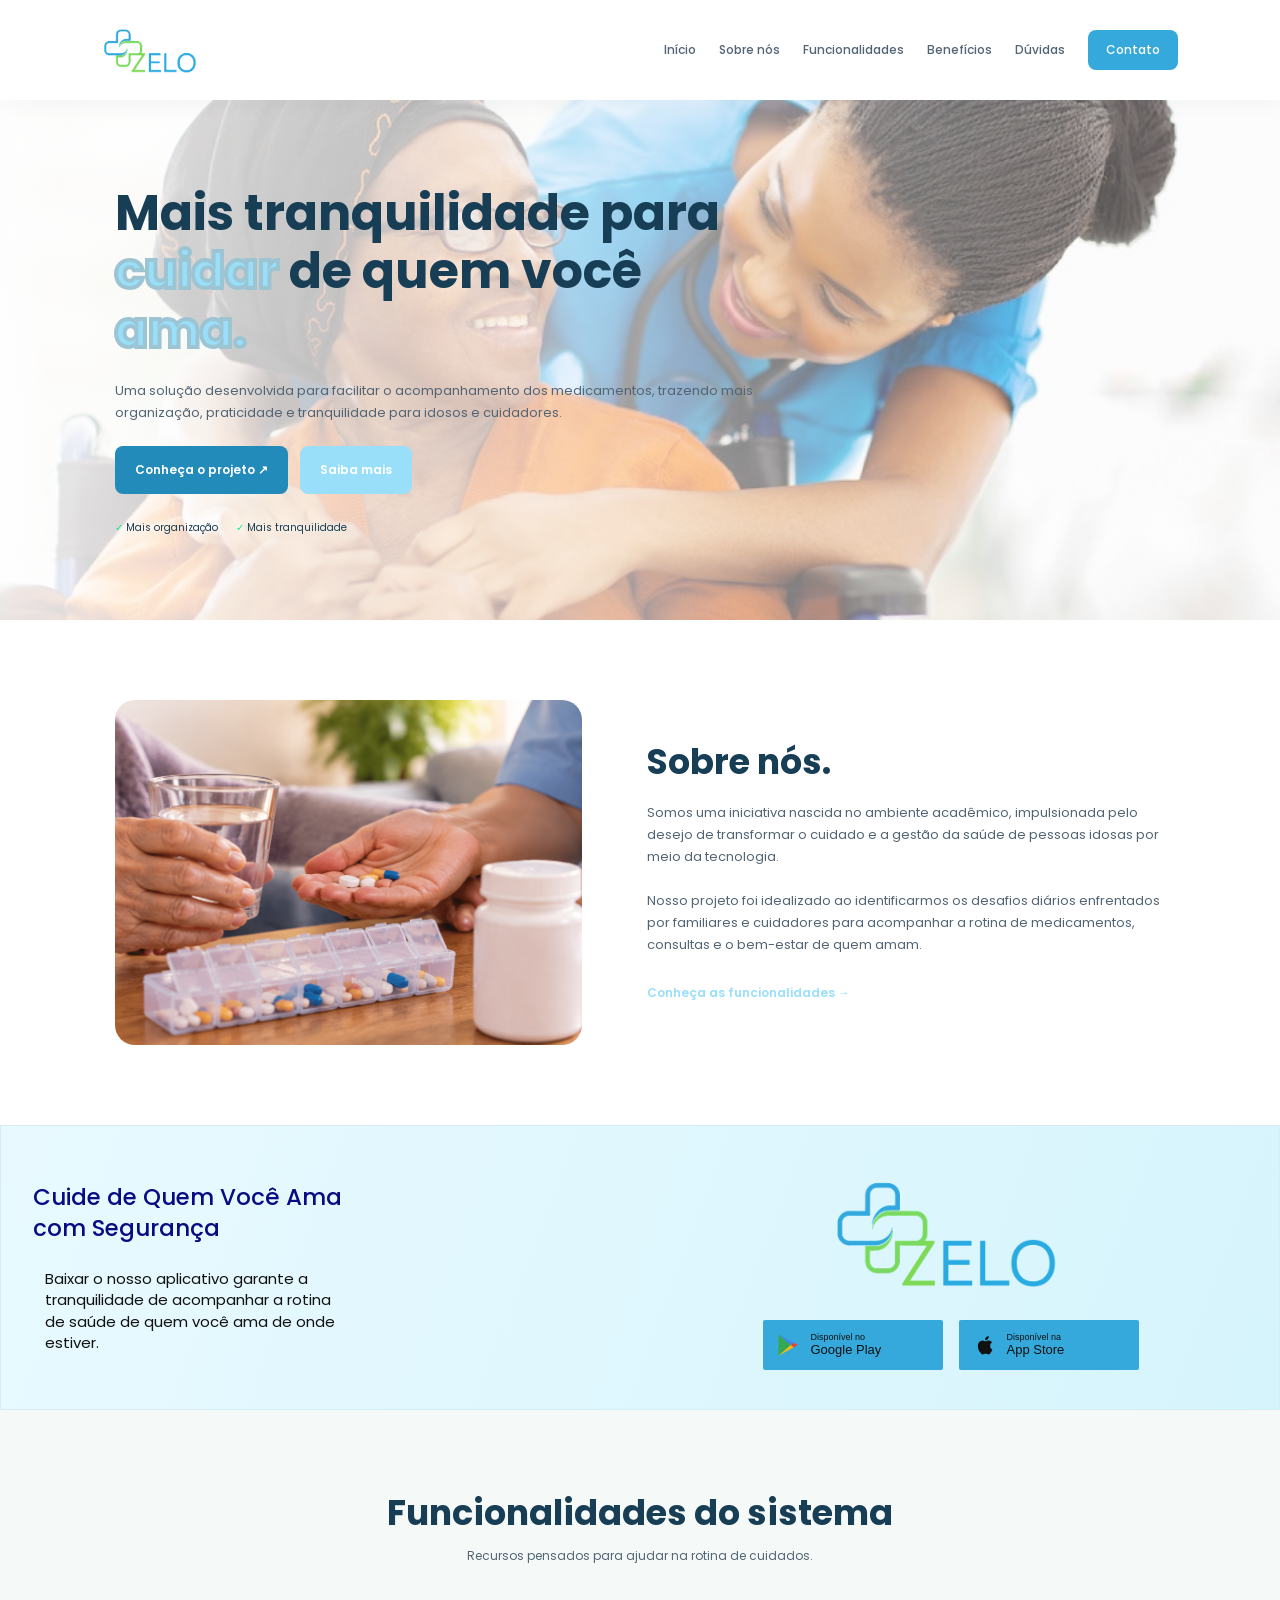
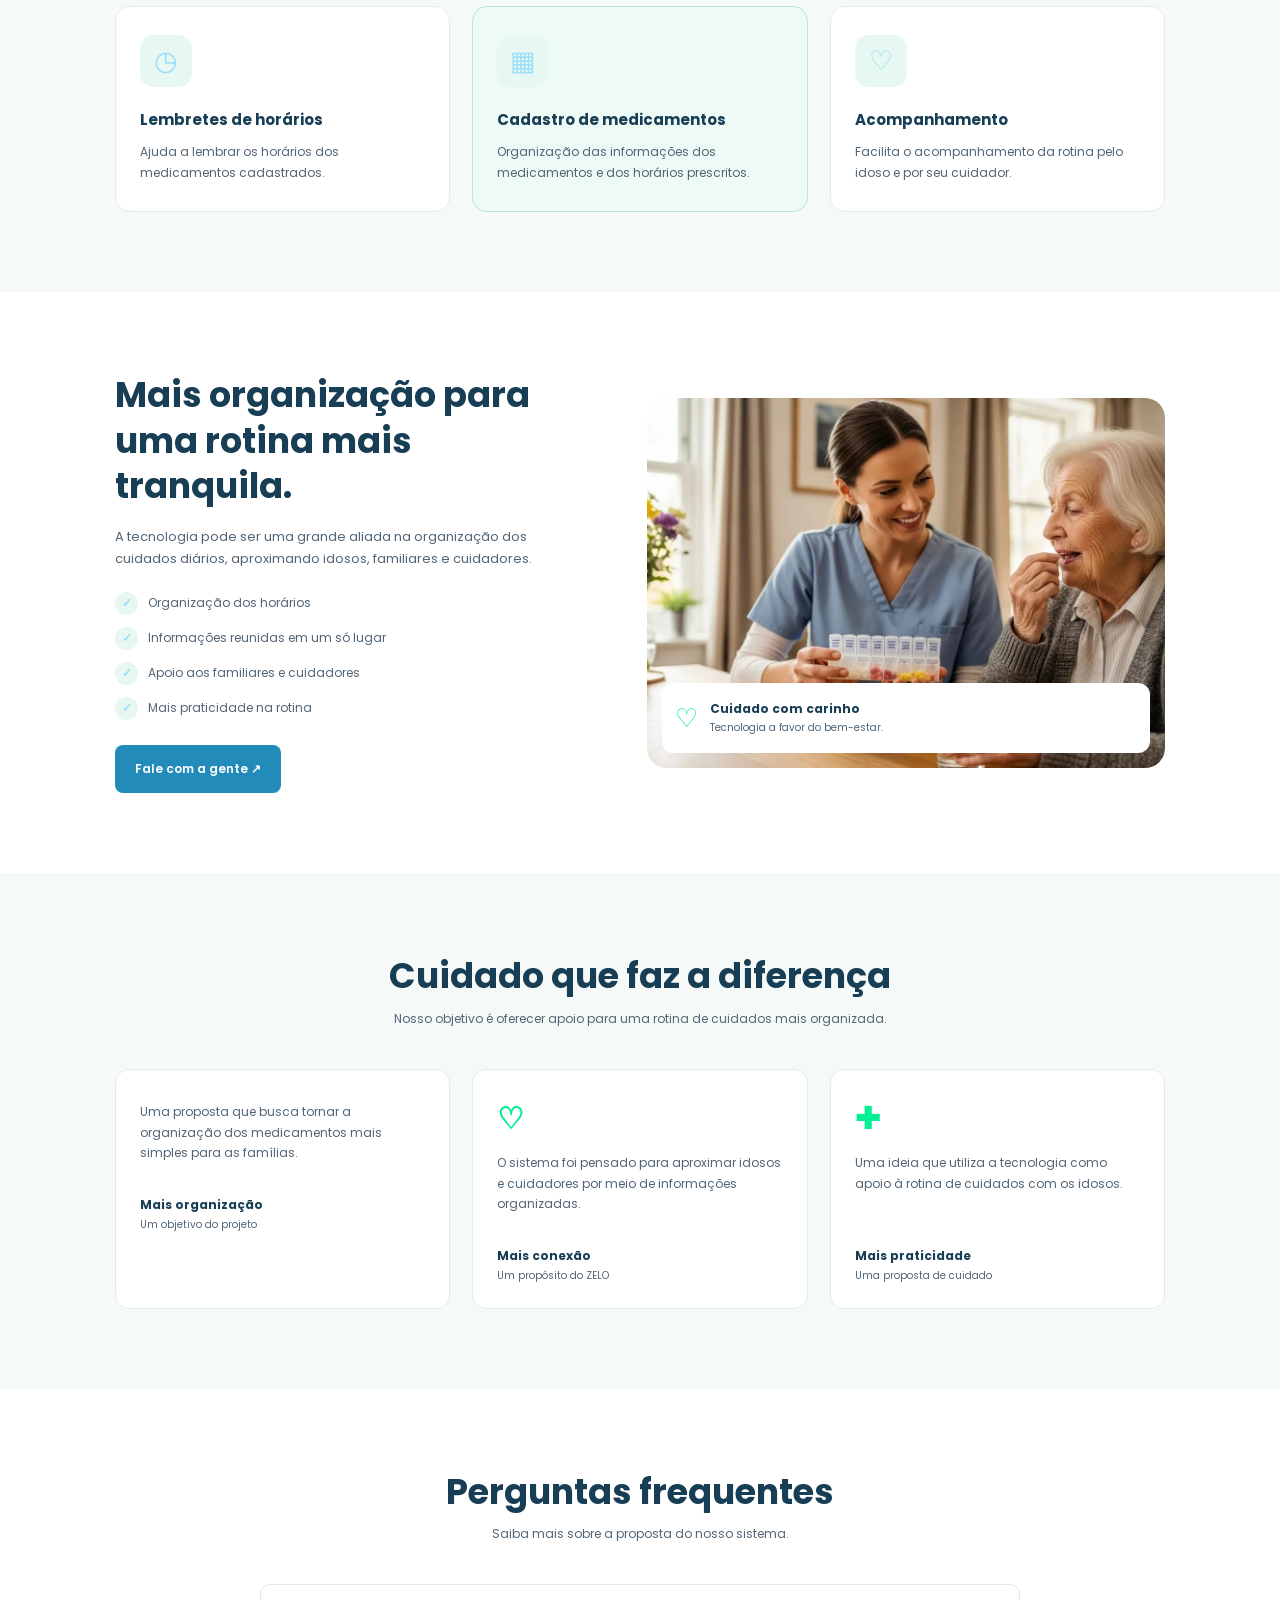
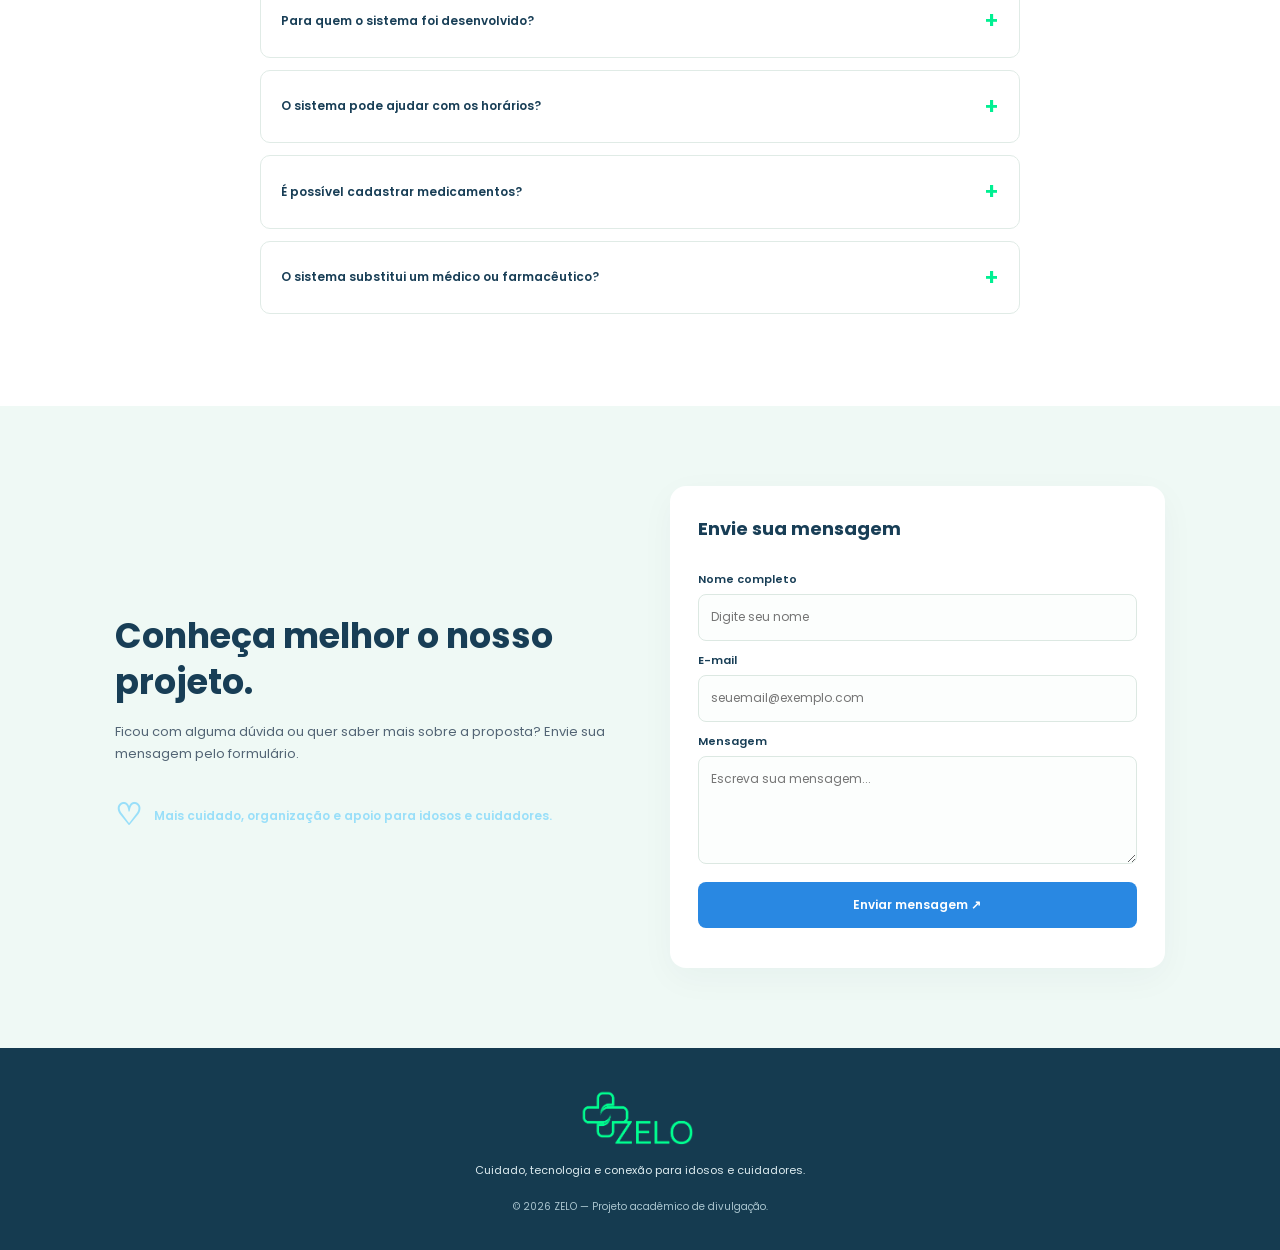
==== index.html @ f274e095 "Add files via upload" ====
<!DOCTYPE html>
<html lang="pt-BR">
<head>
    <meta charset="UTF-8">
    <meta name="viewport" content="width=device-width, initial-scale=1.0">
    <meta name="description" content="Conheça o ZELO, um projeto para ajudar idosos, familiares e cuidadores a organizar a rotina de medicamentos.">
    <meta name="theme-color" content="#ffffff">

    <title>ZELO | Cuidado e organização de medicamentos</title>

    <link rel="stylesheet" href="script.css">

    <link rel="preconnect" href="https://fonts.googleapis.com">
    <link rel="preconnect" href="https://fonts.gstatic.com" crossorigin>
    <link href="https://fonts.googleapis.com/css2?family=Poppins:wght@400;500;600;700;800&display=swap" rel="stylesheet">
</head>

<body>

<header class="header">

    <div class="logo-container">
        <img src="Component 1.png" alt="Logo ZELO" class="logo-img">
    </div>

    <button
        class="menu-toggle"
        id="menuToggle"
        aria-label="Abrir menu"
        aria-expanded="false">
        ☰
    </button>

    <nav class="nav" id="nav">
        <a href="#inicio">Início</a>
        <a href="#sobre">Sobre nós</a>
        <a href="#funcionalidades">Funcionalidades</a>
        <a href="#beneficios">Benefícios</a>
        <a href="#faq">Dúvidas</a>
        <a href="#contato" class="nav-button">Contato</a>
    </nav>

</header>

<main>

    <!-- INÍCIO -->
    <section class="hero" id="inicio">

        <div class="hero-content">

            <h1>
                Mais tranquilidade para <span> cuidar </span>de quem você
               
                <span>ama.</span>
            </h1>

            <p>
                Uma solução desenvolvida para facilitar o acompanhamento dos medicamentos, trazendo mais organização, praticidade e tranquilidade para idosos e cuidadores.
            </p>

            <div class="hero-buttons">
                <a href="#sobre" class="btn btn-primary">
                    Conheça o projeto ↗
                </a>

                <a href="#funcionalidades" class="btn btn-outline">
                    Saiba mais
                </a>
            </div>

            <div class="hero-points">
                <span>✓ Mais organização</span>
                <span>✓ Mais tranquilidade</span>
            </div>

        </div>

        <div class="hero-visual">

            <img
                src="imagems de quem cuida do idoso.avif"
                alt="Profissional cuidando de uma pessoa idosa">

            <div class="floating-card">
                <div class="floating-icon">♡</div>

                <div>
                    <strong>Cuidado em primeiro lugar</strong>
                    <p>Idosos e cuidadores conectados.</p>
                </div>
            </div>

        </div>

    </section>

    <!-- SOBRE O PROJETO -->
    <section class="sobre section" id="sobre">

        <div class="sobre-image">
            <img
                src="Apoio na medicação de idosos e cuidados.png"
                alt="Cuidador ajudando uma pessoa idosa com seus medicamentos">
        </div>

        <div class="sobre-content">

            <h2>Sobre nós.</h2>

            <p>
                Somos uma iniciativa nascida no ambiente acadêmico,
                impulsionada pelo desejo de transformar o cuidado
                e a gestão da saúde de pessoas idosas por meio
                da tecnologia.
            </p>

            <p>
                Nosso projeto foi idealizado ao identificarmos os
                desafios diários enfrentados por familiares e
                cuidadores para acompanhar a rotina de medicamentos,
                consultas e o bem-estar de quem amam.
            </p>

            <a href="#funcionalidades" class="text-link">
                Conheça as funcionalidades →
            </a>

        </div>

    </section>

    <!-- DOWNLOAD DO APLICATIVO -->
    <section class="app-banner" id="download">
        <div class="app-banner-copy">
            <h1>Cuide de Quem Você Ama<br>com Segurança</h1>
            <p>
                Baixar o nosso aplicativo garante a tranquilidade de acompanhar
                a rotina de saúde de quem você ama de onde estiver.
            </p>
        </div>

        <div class="app-banner-download">
            <img src="Component 1.png" alt="Logo ZELO">

            <div class="store-links">
                <a
                    class="store-badge google-play"
                    href="https://play.google.com/store"
                    target="_blank"
                    rel="noopener noreferrer"
                    aria-label="Encontre aplicativos no Google Play">
                    <svg viewBox="0 0 24 24" aria-hidden="true">
                        <path fill="#34a853" d="M3 2.8v18.4L13.5 12z"/>
                        <path fill="#4285f4" d="m3 2.8 13 7.3-2.5 1.9z"/>
                        <path fill="#fbbc04" d="m13.5 12 2.5 1.9-13 7.3z"/>
                        <path fill="#ea4335" d="m16 10.1 3.5 2-3.5 1.8-2.5-1.9z"/>
                    </svg>
                    <span><small>Disponível no</small>Google Play</span>
                </a>

                <a
                    class="store-badge app-store"
                    href="https://www.apple.com/app-store/"
                    target="_blank"
                    rel="noopener noreferrer"
                    aria-label="Visite a App Store">
                    <svg viewBox="0 0 24 24" aria-hidden="true">
                        <path fill="currentColor" d="M16.4 12.8c0-2 1.6-3 1.7-3.1a3.7 3.7 0 0 0-2.9-1.6c-1.2-.1-2.3.7-2.9.7-.6 0-1.5-.7-2.5-.7a3.8 3.8 0 0 0-3.2 2c-1.4 2.4-.4 6 1 8 .7 1 1.4 2 2.4 2s1.3-.6 2.5-.6 1.6.6 2.6.6 1.6-1 2.2-2a9 9 0 0 0 1-2.1 3.3 3.3 0 0 1-1.9-3.2ZM14.5 6.8a3.6 3.6 0 0 0 .8-2.6 3.7 3.7 0 0 0-2.4 1.2 3.4 3.4 0 0 0-.8 2.5 3 3 0 0 0 2.4-1.1Z"/>
                    </svg>
                    <span><small>Disponível na</small>App Store</span>
                </a>
            </div>
        </div>
    </section>


    



    <!-- FUNCIONALIDADES -->
    <section class="section features" id="funcionalidades">

        <div class="section-heading">
            <h2>Funcionalidades do sistema</h2>

            <p>
                Recursos pensados para ajudar na rotina de cuidados.
            </p>
        </div>

        <div class="feature-grid">

            <article class="feature-card">
                <div class="feature-icon">◷</div>

                <h3>Lembretes de horários</h3>

                <p>
                    Ajuda a lembrar os horários dos medicamentos cadastrados.
                </p>
            </article>

            <article class="feature-card featured">
                <div class="feature-icon">▦</div>

                <h3>Cadastro de medicamentos</h3>

                <p>
                    Organização das informações dos medicamentos
                    e dos horários prescritos.
                </p>
            </article>

            <article class="feature-card">
                <div class="feature-icon">♡</div>

                <h3>Acompanhamento</h3>

                <p>
                    Facilita o acompanhamento da rotina pelo idoso
                    e por seu cuidador.
                </p>
            </article>

        </div>

    </section>

    <!-- BENEFÍCIOS -->
    <section class="benefits section" id="beneficios">

        <div class="benefits-content">

            
            <h2>
                Mais organização para uma rotina mais tranquila.
            </h2>

            <p>
                A tecnologia pode ser uma grande aliada na
                organização dos cuidados diários, aproximando
                idosos, familiares e cuidadores.
            </p>

            <ul class="benefit-list">
                <li><span>✓</span> Organização dos horários</li>
                <li><span>✓</span> Informações reunidas em um só lugar</li>
                <li><span>✓</span> Apoio aos familiares e cuidadores</li>
                <li><span>✓</span> Mais praticidade na rotina</li>
            </ul>

            <a href="#contato" class="btn btn-primary">
                Fale com a gente ↗
            </a>

        </div>

        <div class="benefits-image">

            <img
                src="imagem.jpg"
                alt="Pessoa recebendo apoio e cuidado">

            <div class="image-caption">
                <span>♡</span>

                <div>
                    <strong>Cuidado com carinho</strong>
                    <p>Tecnologia a favor do bem-estar.</p>
                </div>
            </div>

        </div>

    </section>

    <!-- OBJETIVOS DO PROJETO -->
    <section class="section testimonials">

        <div class="section-heading">
            <h2>Cuidado que faz a diferença</h2>

            <p>
                Nosso objetivo é oferecer apoio para uma rotina
                de cuidados mais organizada.
            </p>
        </div>

        <div class="testimonial-grid">

            <article class="testimonial">
                <div class="quote-icon"></div>

                <p>
                    Uma proposta que busca tornar a organização
                    dos medicamentos mais simples para as famílias.
                </p>

                <strong>Mais organização</strong>
                <span>Um objetivo do projeto</span>
            </article>

            <article class="testimonial">
                <div class="quote-icon">♡</div>

                <p>
                    O sistema foi pensado para aproximar idosos
                    e cuidadores por meio de informações organizadas.
                </p>

                <strong>Mais conexão</strong>
                <span>Um propósito do ZELO</span>
            </article>

            <article class="testimonial">
                <div class="quote-icon">✚</div>

                <p>
                    Uma ideia que utiliza a tecnologia como apoio
                    à rotina de cuidados com os idosos.
                </p>

                <strong>Mais praticidade</strong>
                <span>Uma proposta de cuidado</span>
            </article>

        </div>

    </section>

    <!-- PERGUNTAS FREQUENTES -->
    <section class="section faq" id="faq">

        <div class="section-heading">
            <h2>Perguntas frequentes</h2>

            <p>
                Saiba mais sobre a proposta do nosso sistema.
            </p>
        </div>

        <div class="faq-list">

            <details>
                <summary>Para quem o sistema foi desenvolvido?</summary>

                <p>
                    Para apoiar idosos, familiares e cuidadores
                    na organização da rotina de medicamentos.
                </p>
            </details>

            <details>
                <summary>O sistema pode ajudar com os horários?</summary>

                <p>
                    A proposta inclui lembretes dos horários
                    cadastrados, conforme os recursos implementados.
                </p>
            </details>

            <details>
                <summary>É possível cadastrar medicamentos?</summary>

                <p>
                    O projeto prevê o registro das informações
                    dos medicamentos e dos horários orientados
                    pelo profissional de saúde.
                </p>
            </details>

            <details>
                <summary>O sistema substitui um médico ou farmacêutico?</summary>

                <p>
                    Não. O sistema é uma ferramenta de apoio à
                    organização e não substitui orientações
                    profissionais. Nunca altere doses ou horários
                    sem orientação adequada.
                </p>
            </details>

        </div>

    </section>

    <!-- CONTATO -->
    <section class="contact section" id="contato">

        <div class="contact-content">

            <h2>Conheça melhor o nosso projeto.</h2>

            <p>
                Ficou com alguma dúvida ou quer saber mais
                sobre a proposta? Envie sua mensagem pelo formulário.
            </p>

            <div class="contact-note">
                <span>♡</span>

                <p>
                    Mais cuidado, organização e apoio para idosos
                    e cuidadores.
                </p>
            </div>

        </div>

        <form class="contact-form" id="contactForm">

            <h3>Envie sua mensagem</h3>

            <label for="nome">Nome completo</label>
            <input
                type="text"
                id="nome"
                placeholder="Digite seu nome"
                required>

            <label for="email">E-mail</label>
            <input
                type="email"
                id="email"
                placeholder="seuemail@exemplo.com"
                required>

            <label for="mensagem">Mensagem</label>
            <textarea
                id="mensagem"
                rows="4"
                placeholder="Escreva sua mensagem..."
                required></textarea>

            <button class="btn btn-primary submit-button" type="submit">
                Enviar mensagem ↗
            </button>

            <p id="feedback" role="status" aria-live="polite"></p>

        </form>

    </section>

</main>

<!-- RODAPÉ -->
<footer class="footer">

    <div class="footer-brand">
        <img src="Component 1.png" alt="Logo ZELO" class="footer-logo-img">
    </div>

    <p>
        Cuidado, tecnologia e conexão para idosos e cuidadores.
    </p>

    <p class="footer-small">
        © 2026 ZELO — Projeto acadêmico de divulgação.
    </p>

</footer>

<script src="script.js"></script>

</body>
</html>
---- script.css ----
:root {
    --verde: #00f092;
    --verde-escuro: #99dff9;
    --verde-claro: #e7f7f1;
    --azul: #183e56;
    --texto: #536575;
    --fundo: #f5faf8;
    --branco: #ffffff;
}

* {
    margin: 0;
    padding: 0;
    box-sizing: border-box;
}

html {
    scroll-behavior: smooth;
    scroll-padding-top: 95px;
}

body {
    font-family: "Poppins", sans-serif;
    color: var(--texto);
    background: white;
    line-height: 1.7;
}

a {
    color: inherit;
    text-decoration: none;
}

button,
input,
textarea {
    font: inherit;
}

/* CABEÇALHO */

.header {
    min-height: 80px;
    padding: 15px 8%;
    display: flex;
    justify-content: space-between;
    align-items: center;
    background: white;
    position: sticky;
    top: 0;
    z-index: 100;
    box-shadow: 0 3px 20px #183e560b;
}

/* LOGO ZELO */

.logo-container {
    display: flex;
    align-items: center;
    gap: 3px;
    flex-shrink: 0;
}

.logo-img {
    width: 100px;
    height: 70px;
    object-fit: contain;
    display: block;
}

.logo {
    font-size: 100px;
    font-weight: 700;
    color: var(--azul);
    letter-spacing: 0;
    margin: 0;
    line-height: 1;
}

.logo span {
    color: var(--verde);
}

/* MENU */

.nav {
    display: flex;
    align-items: center;
    gap: 23px;
    font-size: 12px;
    font-weight: 500;
}

.nav a {
    transition: 0.2s;
}

.nav a:hover {
    color: var(--verde);
}

.nav .nav-button {
    background: #35a9dc;
    color: white;
    padding: 10px 18px;
    border-radius: 8px;
}

.nav .nav-button:hover {
    background: #228bb9;
}

.menu-toggle {
    display: none;
    background: var(--verde-claro);
    border: none;
    padding: 7px 12px;
    border-radius: 8px;
    font-size: 22px;
    color: var(--azul);
    cursor: pointer;
}

/* INÍCIO */

.hero {
    padding: 75px 9%;
    min-height: 520px;
    display: grid;
    grid-template-columns: 1fr 0.9fr;
    gap: 60px;
    align-items: center;
    background: linear-gradient(120deg, #effaf6, #ffffff 75%);
}

/* FOTO COMO FUNDO DA TELA INICIAL */

.hero {
    position: relative;
    grid-template-columns: 1fr;

    background-image:
        linear-gradient(
            90deg,
            rgba(255, 255, 255, 0.88) 0%,
            rgba(255, 255, 255, 0.65) 45%,
            rgba(255, 255, 255, 0.15) 100%
        ),
        url("cuidador-de-idosos-3b.jpg");

    background-size: cover;
    background-position: center;
    background-repeat: no-repeat;
}

.hero-content {
    position: relative;
    z-index: 2;
    max-width: 650px;
}

/* ESCONDE A IMAGEM LATERAL ANTIGA */

.hero-visual {
    display: none;
}

.tag {
    display: inline-block;
    color: var(--verde-escuro);
    background: var(--verde-claro);
    padding: 6px 13px;
    border-radius: 30px;
    font-size: 10px;
    font-weight: 700;
    letter-spacing: 1px;
    margin-bottom: 18px;
}

.hero h1 {
    color: var(--azul);
    font-size: clamp(34px, 4vw, 49px);
    line-height: 1.2;
    margin-bottom: 20px;
}

.hero h1 span {
    color: #99DFF9;
    -webkit-text-stroke: 4px #9cc4d3;
    
}

.hero-content > p,
.sobre-content > p,
.benefits-content > p,
.contact-content > p {
    font-size: 13px;
    margin-bottom: 22px;
}

.hero-buttons {
    display: flex;
    flex-wrap: wrap;
    gap: 12px;
}

.btn {
    display: inline-block;
    padding: 13px 19px;
    border: 1px solid transparent;
    border-radius: 8px;
    font-size: 12px;
    font-weight: 600;
    cursor: pointer;
    text-align: center;
    transition: 0.25s;
}

.btn-primary {
    background: #228bb9;
    color: #ffffff;
}

.btn-primary:hover {
    background: #228bb9;
    transform: translateY(-2px);
}

.btn-outline {
    color: var(--branco); /* Cor da escrita  */
    border-color: #99DFF9; /* cor da borda  */
    background: #99DFF9; /* cor do fundo  */
}

.btn-outline:hover {
    background: var(--verde-claro);
}

.hero-points {
    display: flex;
    flex-wrap: wrap;
    gap: 18px;
    margin-top: 25px;
    color: var(--azul);
    font-size: 10px;
}

.hero-points span::first-letter {
    color: var(--verde);
}

.hero-visual,
.benefits-image {
    position: relative;
}

.hero-visual > img {
    width: 100%;
    height: 375px;
    object-fit: cover;
    display: block;
    border-radius: 24px 24px 65px 24px;
    box-shadow: 0 20px 45px #183e5618;
}

.floating-card {
    position: absolute;
    bottom: 20px;
    left: -25px;
    display: flex;
    align-items: center;
    gap: 12px;
    max-width: 285px;
    padding: 15px;
    background: white;
    border-radius: 13px;
    box-shadow: 0 10px 35px #183e5618;
}

.floating-icon {
    display: grid;
    place-items: center;
    flex-shrink: 0;
    width: 44px;
    height: 44px;
    border-radius: 50%;
    color: var(--verde);
    background: var(--verde-claro);
    font-size: 25px;
}

.floating-card strong {
    color: var(--azul);
    font-size: 11px;
}

.floating-card p {
    font-size: 10px;
}

.section {
    padding: 80px 9%;
}

/* SOBRE E BENEFÍCIOS */

.sobre,
.benefits {
    display: grid;
    grid-template-columns: 0.9fr 1fr;
    align-items: center;
    gap: 65px;
}

.sobre-image img,
.benefits-image > img {
    width: 100%;
    height: 345px;
    object-fit: cover;
    display: block;
    border-radius: 20px;
}

h2 {
    color: var(--azul);
    font-size: clamp(27px, 3vw, 35px);
    line-height: 1.3;
    margin-bottom: 17px;
}

.text-link {
    color: var(--verde-escuro);
    font-weight: 600;
    font-size: 12px;
}

.text-link:hover {
    text-decoration: underline;
}

/* FUNCIONALIDADES */

.features,
.testimonials {
    background: var(--fundo);
}

.section-heading {
    max-width: 650px;
    text-align: center;
    margin: 0 auto 40px;
}

.section-heading .tag {
    margin-bottom: 12px;
}

.section-heading h2 {
    margin-bottom: 10px;
}

.section-heading > p {
    font-size: 12px;
}

.feature-grid,
.testimonial-grid {
    display: grid;
    grid-template-columns: repeat(3, minmax(0, 1fr));
    gap: 22px;
}

.feature-card {
    background: white;
    padding: 28px 24px;
    border: 1px solid #e2eee9;
    border-radius: 15px;
    transition: 0.25s;
}

.feature-card:hover {
    transform: translateY(-5px);
    box-shadow: 0 12px 30px #183e5610;
}

.feature-card.featured {
    background: #edfaf5;
    border-color: #b8e5d5;
}

.feature-icon {
    display: grid;
    place-items: center;
    width: 52px;
    height: 52px;
    border-radius: 14px;
    background: var(--verde-claro);
    color: var(--verde-escuro);
    font-size: 27px;
    margin-bottom: 20px;
}

.feature-card h3 {
    color: var(--azul);
    font-size: 15px;
    margin-bottom: 10px;
}

.feature-card p {
    font-size: 12px;
}

/* BENEFÍCIOS */

.benefit-list {
    list-style: none;
    margin: 20px 0 25px;
}

.benefit-list li {
    display: flex;
    align-items: center;
    gap: 10px;
    margin-bottom: 12px;
    font-size: 12px;
}

.benefit-list li span {
    display: grid;
    place-items: center;
    width: 23px;
    height: 23px;
    flex-shrink: 0;
    border-radius: 50%;
    color: var(--verde-escuro);
    background: var(--verde-claro);
    font-weight: 700;
}

.benefits-image > img {
    height: 370px;
}

.image-caption {
    position: absolute;
    display: flex;
    align-items: center;
    gap: 12px;
    left: 15px;
    right: 15px;
    bottom: 15px;
    background: white;
    border-radius: 12px;
    padding: 13px;
}

.image-caption > span {
    font-size: 26px;
    color: var(--verde);
}

.image-caption strong {
    display: block;
    color: var(--azul);
    font-size: 12px;
}

.image-caption p {
    font-size: 10px;
}

/* DEPOIMENTOS E OBJETIVOS */

.testimonial {
    background: white;
    border: 1px solid #e3ede8;
    border-radius: 14px;
    padding: 24px;
}

.quote-icon {
    color: var(--verde);
    font-size: 30px;
    font-weight: 700;
    margin-bottom: 8px;
}

.testimonial > p {
    font-size: 12px;
    min-height: 75px;
    margin-bottom: 18px;
}

.testimonial strong,
.testimonial > span {
    display: block;
}

.testimonial strong {
    color: var(--azul);
    font-size: 12px;
}

.testimonial > span {
    font-size: 10px;
}

/* PERGUNTAS FREQUENTES */

.faq {
    max-width: 1050px;
    margin: auto;
}

.faq-list {
    max-width: 760px;
    margin: auto;
}

.faq-list details {
    background: white;
    border: 1px solid #e0ebe6;
    border-radius: 10px;
    margin-bottom: 12px;
    overflow: hidden;
}

.faq-list summary {
    display: flex;
    align-items: center;
    justify-content: space-between;
    gap: 15px;
    padding: 17px 20px;
    cursor: pointer;
    color: var(--azul);
    font-size: 12px;
    font-weight: 600;
    list-style: none;
}

.faq-list summary::-webkit-details-marker {
    display: none;
}

.faq-list summary::after {
    content: "+";
    color: var(--verde);
    font-size: 22px;
}

.faq-list details[open] summary::after {
    content: "−";
}

.faq-list details > p {
    padding: 0 20px 18px;
    font-size: 12px;
}

/* CONTATO */

.contact {
    display: grid;
    grid-template-columns: 1fr 1fr;
    gap: 60px;
    align-items: center;
    background: #eff9f5;
}

.contact-note {
    display: flex;
    align-items: center;
    gap: 12px;
    margin-top: 25px;
    color: var(--verde-escuro);
    font-size: 12px;
    font-weight: 600;
}

.contact-note span {
    font-size: 30px;
}

.contact-form {
    display: flex;
    flex-direction: column;
    background: white;
    border-radius: 16px;
    padding: 28px;
    box-shadow: 0 10px 35px #183e560a;
}

.contact-form h3 {
    color: var(--azul);
    font-size: 18px;
    margin-bottom: 15px;
}

.contact-form label {
    font-size: 11px;
    font-weight: 600;
    color: var(--azul);
    margin: 10px 0 6px;
}

.contact-form input,
.contact-form textarea {
    width: 100%;
    padding: 12px;
    border: 1px solid #dce8e2;
    background: #fcfefd;
    border-radius: 8px;
    outline: none;
    font-size: 12px;
    color: var(--texto);
}

.contact-form input:focus,
.contact-form textarea:focus {
    border-color: var(--verde);
    box-shadow: 0 0 0 3px #159b8018;
}

.contact-form textarea {
    resize: vertical;
}

.submit-button {
    margin-top:18px;
    background-color:#2988e2;
    color:white;
    border:none;
}

#feedback {
    margin-top: 12px;
    font-size: 12px;
}

/* RODAPÉ */

.footer {
    padding: 35px 20px;
    text-align: center;
    background: #153b50;
    color: #dcebef;
}

.footer-logo {
    color: white;
}

.footer > p {
    font-size: 11px;
    margin-top: 8px;
}

.footer .footer-small {
    margin-top: 18px;
    color: #a9c4ce;
    font-size: 10px;
}

/* RESPONSIVIDADE */

@media (max-width: 900px) {
    .header {
        padding-left: 5%;
        padding-right: 5%;
    }

    .nav {
        gap: 12px;
        font-size: 10px;
    }

    .hero,
    .section {
        padding-left: 6%;
        padding-right: 6%;
    }

    .hero,
    .sobre,
    .benefits,
    .contact {
        gap: 30px;
    }

    .feature-grid,
    .testimonial-grid {
        gap: 12px;
    }

    .feature-card,
    .testimonial {
        padding: 19px;
    }
}

@media (max-width: 650px) {
    .header {
        min-height: 70px;
    }

    .menu-toggle {
        display: block;
    }

    .nav {
        display: none;
        position: absolute;
        top: 70px;
        left: 0;
        right: 0;
        padding: 18px 6%;
        flex-direction: column;
        align-items: stretch;
        gap: 8px;
        background: white;
        box-shadow: 0 12px 20px #183e5612;
    }

    .nav.open {
        display: flex;
    }

    .nav a {
        padding: 10px;
        text-align: center;
    }

    .hero,
    .sobre,
    .benefits,
    .contact {
        grid-template-columns: 1fr;
    }

    .hero {
        padding-top: 50px;
        gap: 40px;
        min-height: 520px;
    }

    .hero-visual > img {
        height: 290px;
    }

    .floating-card {
        left: 10px;
        bottom: -18px;
    }

    .section {
        padding-top: 55px;
        padding-bottom: 55px;
    }

    .sobre-image img,
    .benefits-image > img {
        height: 270px;
    }

    .feature-grid,
    .testimonial-grid {
        grid-template-columns: 1fr;
    }

    .testimonial > p {
        min-height: 0;
    }

    .contact {
        gap: 25px;
    }

    .contact-form {
        padding: 21px;
    }

    .hero h1 {
        font-size: 35px;
    }
}

@media (prefers-reduced-motion: reduce) {
    html {
        scroll-behavior: auto;
    }

    *,
    *::before,
    *::after {
        transition-duration: 0.01ms !important;
    }
}

/* MARCA DO RODAPÉ */

.footer-brand {
    display: flex;
    align-items: center;
    justify-content: center;
    gap: 4px;
    margin-bottom: 10px;
}

.footer-logo-img {
    width: 120px;
    height: auto;
    object-fit: contain;
    filter: brightness(0) saturate(100%) invert(71%) sepia(90%) saturate(1170%) hue-rotate(94deg) brightness(101%) contrast(102%);
}

.footer-logo {
    color: white;
    font-size: 20px !important;
    font-weight: 700;
    line-height: 1;
    margin: 0 !important;
}

@media (max-width: 650px) {
    .logo-img {
        width: 75px;
        height: 55px;
    }

    .logo {
        font-size: 20px;
    }
}

/* BANNER DO APLICATIVO */

.app-banner {
    min-height: 285px;
    padding: 38px 32px;
    display: grid;
    grid-template-columns: 1fr 1fr;
    align-items: center;
    gap: 28px;
    background: linear-gradient(110deg, #e8faff, #d6f4fc);
    border: 1px solid #d5edf4;
}

.app-banner-copy h1 {
    margin: 0 0 24px;
    color: #080b82;
    font-size: 23px;
    font-weight: 500;
    line-height: 1.35;
}

.app-banner-copy p {
    max-width: 290px;
    margin: 0 0 0 12px;
    color: #111;
    font-size: 15px;
    line-height: 1.42;
}

.app-banner-download {
    display: flex;
    flex-direction: column;
    align-items: center;
    gap: 20px;
}

.app-banner-download > img {
    display: block;
    width: min(100%, 238px);
    height: auto;
}

.store-links {
    display: flex;
    justify-content: center;
    width: 100%;
    gap: 16px;
}

.store-badge {
    flex: 1 1 0;
    max-width: 180px;
    min-height: 50px;
    padding: 8px 12px;
    display: flex;
    align-items: center;
    gap: 8px;
    border-radius: 2px;
    color: #111;
    font-family: Arial, sans-serif;
    font-size: 11px;
    line-height: 1.05;
    text-decoration: none;
}

.store-badge svg {
    width: 28px;
    height: 28px;
    flex: 0 0 28px;
}

.store-badge span {
    display: flex;
    flex-direction: column;
    white-space: nowrap;
    font-size: 13px;
}

.store-badge small {
    font-size: 9px;
}

.google-play {
    background: #35a9dc;
}

.app-store {
    background: #35a9dc;
}

@media (max-width: 560px) {
    .app-banner {
        grid-template-columns: 1fr;
        gap: 30px;
        padding: 32px 24px;
    }

    .app-banner-copy h1 {
        font-size: 22px;
    }

    .app-banner-copy p {
        margin-left: 0;
    }

    .store-links {
        gap: 12px;
    }

    .store-badge {
        padding: 8px;
    }
}
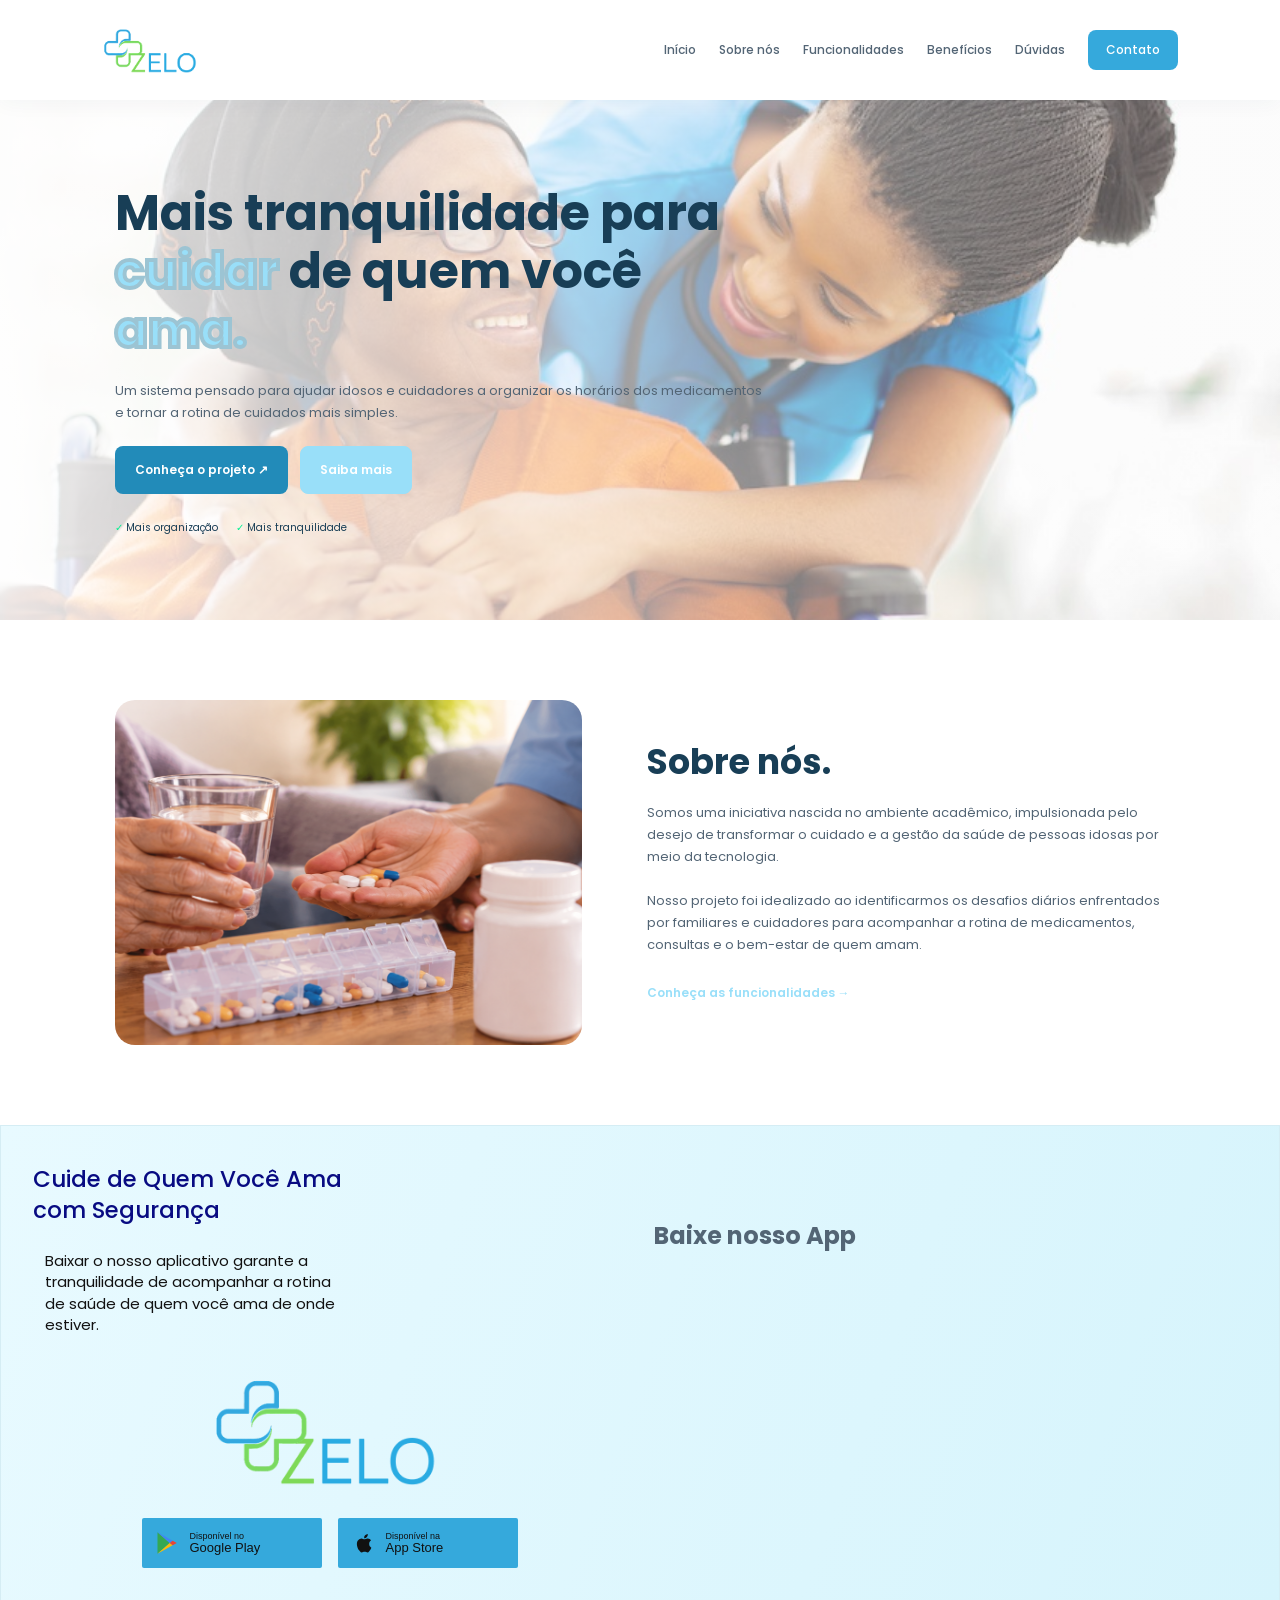
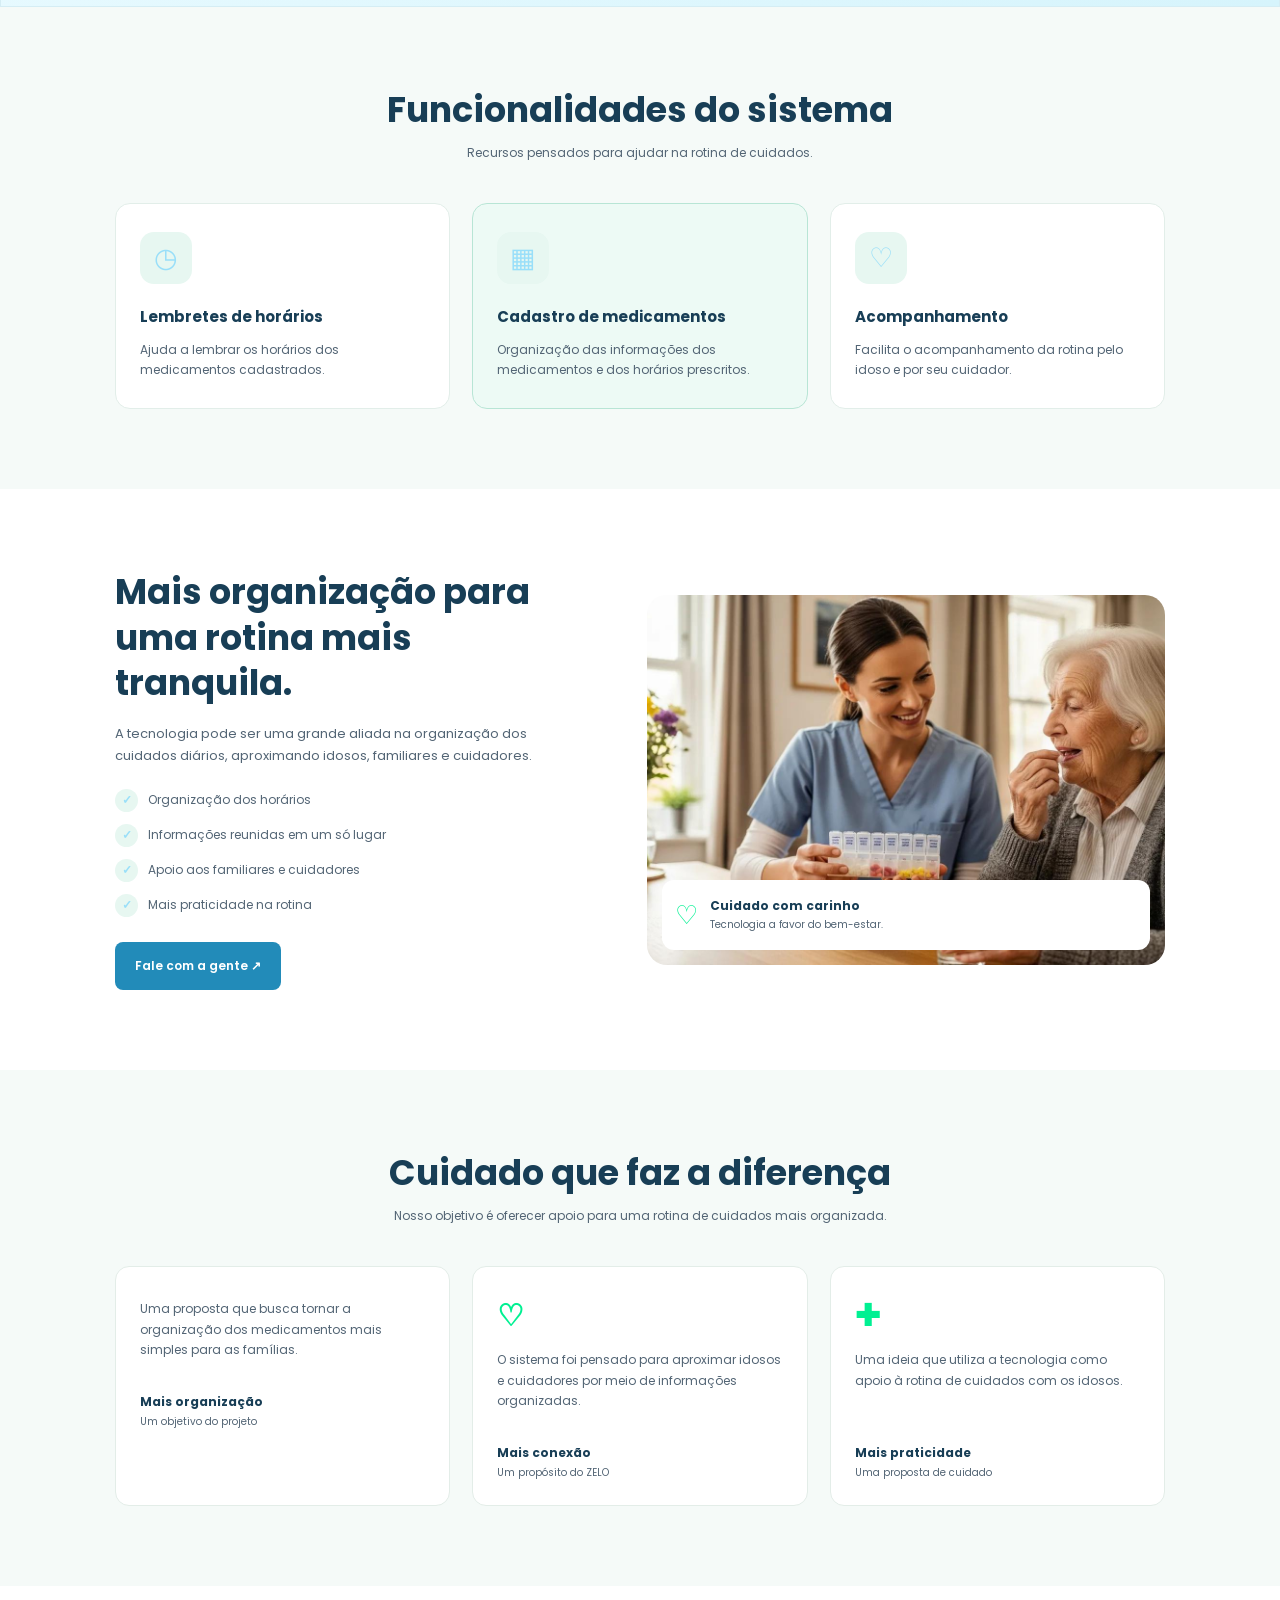
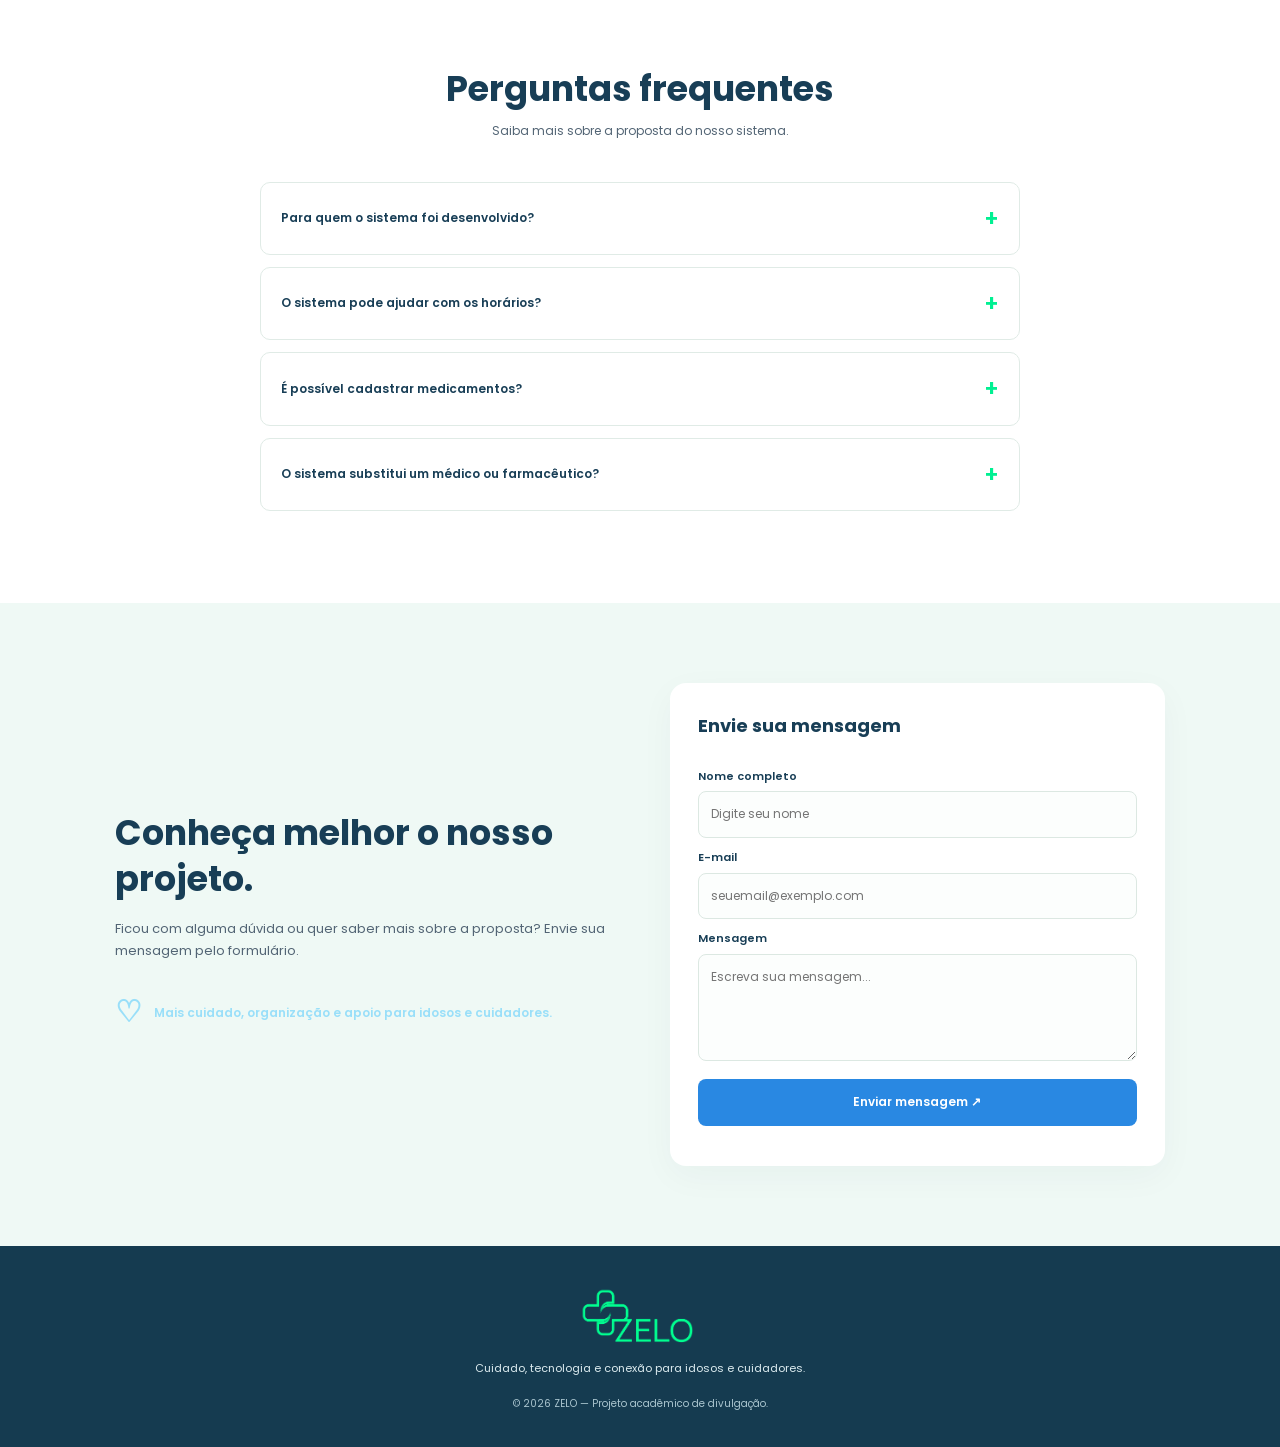
==== commit 7bdf4ef3: "Add files via upload" ====
--- a/index.html
+++ b/index.html
@@ -56,7 +56,9 @@
             </h1>
 
             <p>
-                Uma solução desenvolvida para facilitar o acompanhamento dos medicamentos, trazendo mais organização, praticidade e tranquilidade para idosos e cuidadores.
+                Um sistema pensado para ajudar idosos e cuidadores
+                a organizar os horários dos medicamentos e tornar
+                a rotina de cuidados mais simples.
             </p>
 
             <div class="hero-buttons">
@@ -138,15 +140,20 @@
                 Baixar o nosso aplicativo garante a tranquilidade de acompanhar
                 a rotina de saúde de quem você ama de onde estiver.
             </p>
-        </div>
-
+
+            
+        </div>
+        <div class="app-banner-insalador">
+            <h1><a href="https://drive.google.com/file/d/1u53rAUxHrHswBlsrjViuQ4AC3VjFBSnA/view?usp=sharing">Baixe nosso App</a></h1>
+            <a href="https://drive.google.com/file/d/1u53rAUxHrHswBlsrjViuQ4AC3VjFBSnA/view?usp=sharing"><img src="zelo-qrcode-download-url.png" alt=""></a>
+        </div>
         <div class="app-banner-download">
             <img src="Component 1.png" alt="Logo ZELO">
 
             <div class="store-links">
                 <a
                     class="store-badge google-play"
-                    href="https://play.google.com/store"
+                    href="https://drive.google.com/file/d/1u53rAUxHrHswBlsrjViuQ4AC3VjFBSnA/view?usp=sharing"
                     target="_blank"
                     rel="noopener noreferrer"
                     aria-label="Encontre aplicativos no Google Play">
